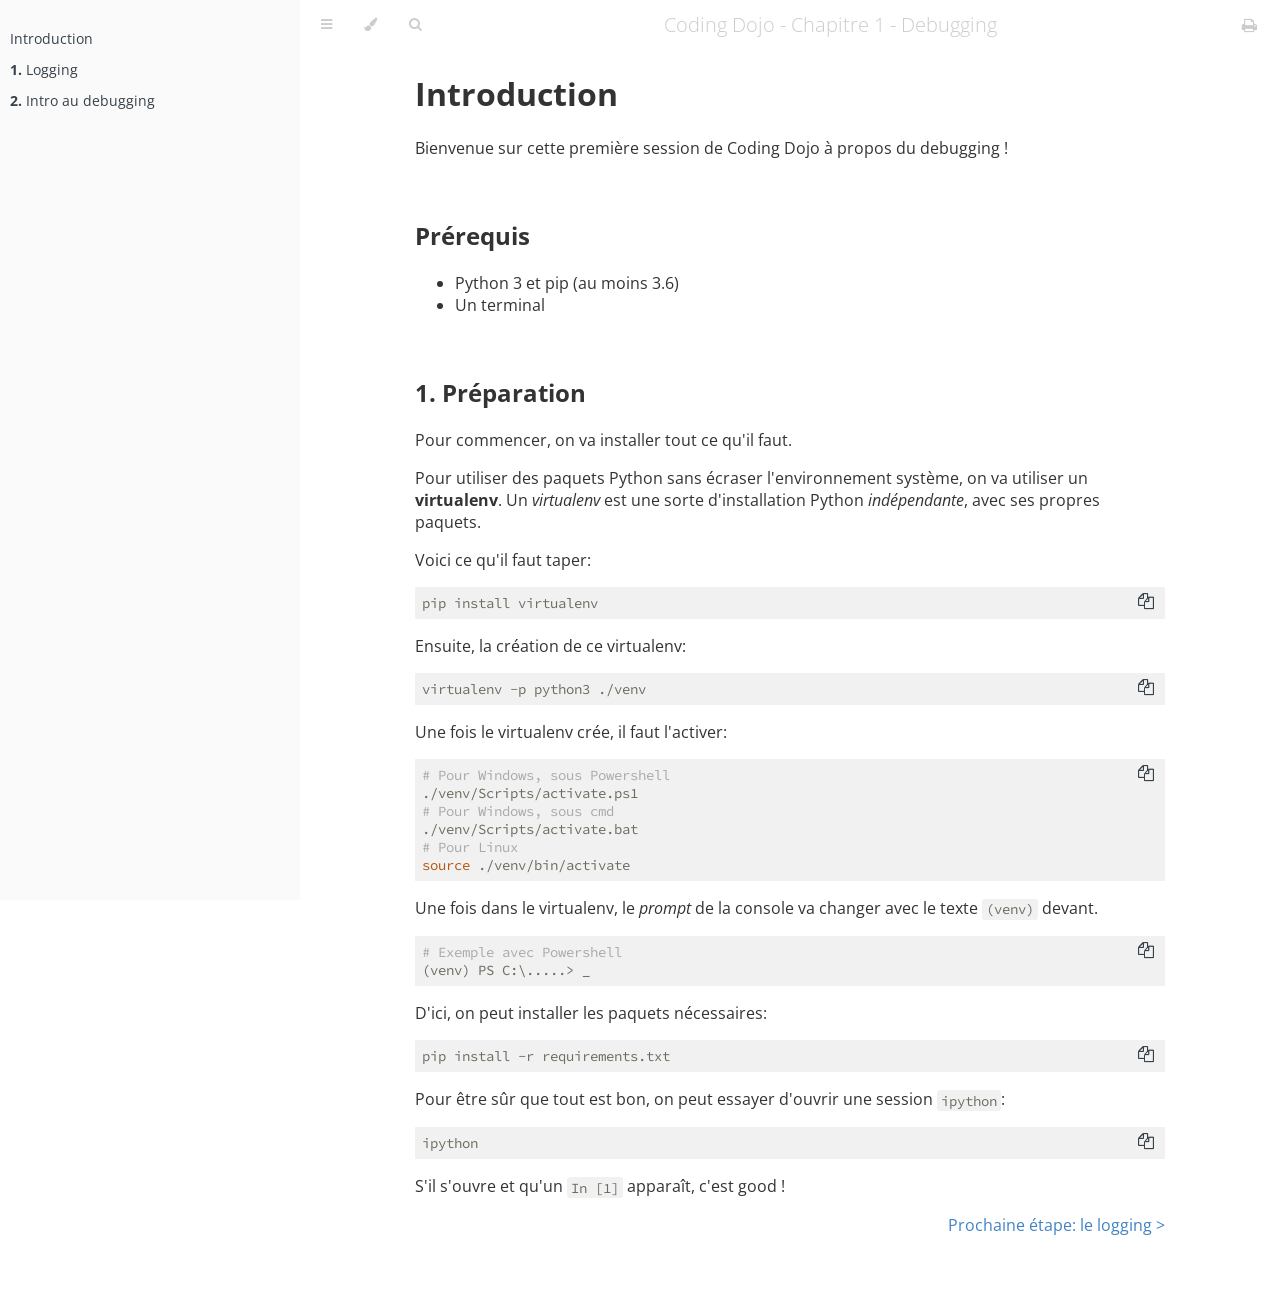
==== guide/index.html @ f7e0ebf0 "feat: init" ====
<!DOCTYPE HTML>
<html lang="en" class="sidebar-visible no-js">
    <head>
        <!-- Book generated using mdBook -->
        <meta charset="UTF-8">
        <title>Introduction - Coding Dojo - Chapitre 1 - Debugging</title>
        <meta content="text/html; charset=utf-8" http-equiv="Content-Type">
        <meta name="description" content="Debugging!">
        <meta name="viewport" content="width=device-width, initial-scale=1">
        <meta name="theme-color" content="#ffffff" />

        <link rel="shortcut icon" href="favicon.png">
        <link rel="stylesheet" href="css/variables.css">
        <link rel="stylesheet" href="css/general.css">
        <link rel="stylesheet" href="css/chrome.css">
        <link rel="stylesheet" href="css/print.css" media="print">

        <!-- Fonts -->
        <link rel="stylesheet" href="FontAwesome/css/font-awesome.css">
        <link href="https://fonts.googleapis.com/css?family=Open+Sans:300italic,400italic,600italic,700italic,800italic,400,300,600,700,800" rel="stylesheet" type="text/css">
        <link href="https://fonts.googleapis.com/css?family=Source+Code+Pro:500" rel="stylesheet" type="text/css">

        <!-- Highlight.js Stylesheets -->
        <link rel="stylesheet" href="highlight.css">
        <link rel="stylesheet" href="tomorrow-night.css">
        <link rel="stylesheet" href="ayu-highlight.css">

        <!-- Custom theme stylesheets -->
        

        
    </head>
    <body class="light">
        <!-- Provide site root to javascript -->
        <script type="text/javascript">var path_to_root = "";</script>

        <!-- Work around some values being stored in localStorage wrapped in quotes -->
        <script type="text/javascript">
            try {
                var theme = localStorage.getItem('mdbook-theme');
                var sidebar = localStorage.getItem('mdbook-sidebar');

                if (theme.startsWith('"') && theme.endsWith('"')) {
                    localStorage.setItem('mdbook-theme', theme.slice(1, theme.length - 1));
                }

                if (sidebar.startsWith('"') && sidebar.endsWith('"')) {
                    localStorage.setItem('mdbook-sidebar', sidebar.slice(1, sidebar.length - 1));
                }
            } catch (e) { }
        </script>

        <!-- Set the theme before any content is loaded, prevents flash -->
        <script type="text/javascript">
            var theme;
            try { theme = localStorage.getItem('mdbook-theme'); } catch(e) { } 
            if (theme === null || theme === undefined) { theme = 'light'; }
            document.body.className = theme;
            document.querySelector('html').className = theme + ' js';
        </script>

        <!-- Hide / unhide sidebar before it is displayed -->
        <script type="text/javascript">
            var html = document.querySelector('html');
            var sidebar = 'hidden';
            if (document.body.clientWidth >= 1080) {
                try { sidebar = localStorage.getItem('mdbook-sidebar'); } catch(e) { }
                sidebar = sidebar || 'visible';
            }
            html.classList.remove('sidebar-visible');
            html.classList.add("sidebar-" + sidebar);
        </script>

        <nav id="sidebar" class="sidebar" aria-label="Table of contents">
            <ol class="chapter"><li class="affix"><a href="0-INTRODUCTION.html">Introduction</a></li><li><a href="1-LOGGING.html"><strong aria-hidden="true">1.</strong> Logging</a></li><li><a href="2-DEBUGGING-INTRO.html"><strong aria-hidden="true">2.</strong> Intro au debugging</a></li></ol>
        </nav>

        <div id="page-wrapper" class="page-wrapper">

            <div class="page">
                
                <div id="menu-bar" class="menu-bar">
                    <div id="menu-bar-sticky-container">
                        <div class="left-buttons">
                            <button id="sidebar-toggle" class="icon-button" type="button" title="Toggle Table of Contents" aria-label="Toggle Table of Contents" aria-controls="sidebar">
                                <i class="fa fa-bars"></i>
                            </button>
                            <button id="theme-toggle" class="icon-button" type="button" title="Change theme" aria-label="Change theme" aria-haspopup="true" aria-expanded="false" aria-controls="theme-list">
                                <i class="fa fa-paint-brush"></i>
                            </button>
                            <ul id="theme-list" class="theme-popup" aria-label="Themes" role="menu">
                                <li role="none"><button role="menuitem" class="theme" id="light">Light <span class="default">(default)</span></button></li>
                                <li role="none"><button role="menuitem" class="theme" id="rust">Rust</button></li>
                                <li role="none"><button role="menuitem" class="theme" id="coal">Coal</button></li>
                                <li role="none"><button role="menuitem" class="theme" id="navy">Navy</button></li>
                                <li role="none"><button role="menuitem" class="theme" id="ayu">Ayu</button></li>
                            </ul>
                            
                            <button id="search-toggle" class="icon-button" type="button" title="Search. (Shortkey: s)" aria-label="Toggle Searchbar" aria-expanded="false" aria-keyshortcuts="S" aria-controls="searchbar">
                                <i class="fa fa-search"></i>
                            </button>
                            
                        </div>

                        <h1 class="menu-title">Coding Dojo - Chapitre 1 - Debugging</h1> 

                        <div class="right-buttons">
                            <a href="print.html" title="Print this book" aria-label="Print this book">
                                <i id="print-button" class="fa fa-print"></i>
                            </a>
                        </div>
                    </div>
                </div>

                
                <div id="search-wrapper" class="hidden">
                    <form id="searchbar-outer" class="searchbar-outer">
                        <input type="search" name="search" id="searchbar" name="searchbar" placeholder="Search this book ..." aria-controls="searchresults-outer" aria-describedby="searchresults-header">
                    </form>
                    <div id="searchresults-outer" class="searchresults-outer hidden">
                        <div id="searchresults-header" class="searchresults-header"></div>
                        <ul id="searchresults">
                        </ul>
                    </div>
                </div>
                

                <!-- Apply ARIA attributes after the sidebar and the sidebar toggle button are added to the DOM -->
                <script type="text/javascript">
                    document.getElementById('sidebar-toggle').setAttribute('aria-expanded', sidebar === 'visible');
                    document.getElementById('sidebar').setAttribute('aria-hidden', sidebar !== 'visible');
                    Array.from(document.querySelectorAll('#sidebar a')).forEach(function(link) {
                        link.setAttribute('tabIndex', sidebar === 'visible' ? 0 : -1);
                    });
                </script>

                <div id="content" class="content">
                    <main>
                        <a class="header" href="#introduction" id="introduction"><h1>Introduction</h1></a>
<p>Bienvenue sur cette première session de Coding Dojo à propos du debugging !</p>
<a class="header" href="#prérequis" id="prérequis"><h2>Prérequis</h2></a>
<ul>
<li>Python 3 et pip (au moins 3.6)</li>
<li>Un terminal</li>
</ul>
<a class="header" href="#a1-préparation" id="a1-préparation"><h2>1. Préparation</h2></a>
<p>Pour commencer, on va installer tout ce qu'il faut.</p>
<p>Pour utiliser des paquets Python sans écraser l'environnement système, on va utiliser un <strong>virtualenv</strong>.
Un <em>virtualenv</em> est une sorte d'installation Python <em>indépendante</em>, avec ses propres paquets.</p>
<p>Voici ce qu'il faut taper:</p>
<pre><code class="language-bash">pip install virtualenv
</code></pre>
<p>Ensuite, la création de ce virtualenv:</p>
<pre><code class="language-bash">virtualenv -p python3 ./venv
</code></pre>
<p>Une fois le virtualenv crée, il faut l'activer:</p>
<pre><code class="language-bash"># Pour Windows, sous Powershell
./venv/Scripts/activate.ps1
# Pour Windows, sous cmd
./venv/Scripts/activate.bat
# Pour Linux
source ./venv/bin/activate
</code></pre>
<p>Une fois dans le virtualenv, le <em>prompt</em> de la console va changer avec le texte <code>(venv)</code> devant.</p>
<pre><code class="language-bash"># Exemple avec Powershell
(venv) PS C:\.....&gt; _
</code></pre>
<p>D'ici, on peut installer les paquets nécessaires:</p>
<pre><code class="language-bash">pip install -r requirements.txt
</code></pre>
<p>Pour être sûr que tout est bon, on peut essayer d'ouvrir une session <code>ipython</code>:</p>
<pre><code class="language-bash">ipython
</code></pre>
<p>S'il s'ouvre et qu'un <code>In [1]</code> apparaît, c'est good !</p>
<div style="float: right">
    <a href="./1-LOGGING.html">Prochaine étape: le logging ></a>
</div>
                    </main>

                    <nav class="nav-wrapper" aria-label="Page navigation">
                        <!-- Mobile navigation buttons -->
                        

                        

                        <div style="clear: both"></div>
                    </nav>
                </div>
            </div>

            <nav class="nav-wide-wrapper" aria-label="Page navigation">
                

                
            </nav>

        </div>

        

        

        

        
        <script src="elasticlunr.min.js" type="text/javascript" charset="utf-8"></script>
        <script src="mark.min.js" type="text/javascript" charset="utf-8"></script>
        <script src="searcher.js" type="text/javascript" charset="utf-8"></script>
        

        <script src="clipboard.min.js" type="text/javascript" charset="utf-8"></script>
        <script src="highlight.js" type="text/javascript" charset="utf-8"></script>
        <script src="book.js" type="text/javascript" charset="utf-8"></script>

        <!-- Custom JS scripts -->
        

        

    </body>
</html>
---- guide/css/variables.css ----
/* Globals */

:root {
    --sidebar-width: 300px;
    --page-padding: 15px;
    --content-max-width: 750px;
}

/* Themes */

.ayu {
    --bg: hsl(210, 25%, 8%);
    --fg: #c5c5c5;

    --sidebar-bg: #14191f;
    --sidebar-fg: #c8c9db;
    --sidebar-non-existant: #5c6773;
    --sidebar-active: #ffb454;
    --sidebar-spacer: #2d334f;

    --scrollbar: var(--sidebar-fg);

    --icons: #737480;
    --icons-hover: #b7b9cc;

    --links: #0096cf;

    --inline-code-color: #ffb454;

    --theme-popup-bg: #14191f;
    --theme-popup-border: #5c6773;
    --theme-hover: #191f26;

    --quote-bg: hsl(226, 15%, 17%);
    --quote-border: hsl(226, 15%, 22%);

    --table-border-color: hsl(210, 25%, 13%);
    --table-header-bg: hsl(210, 25%, 28%);
    --table-alternate-bg: hsl(210, 25%, 11%);

    --searchbar-border-color: #848484;
    --searchbar-bg: #424242;
    --searchbar-fg: #fff;
    --searchbar-shadow-color: #d4c89f;
    --searchresults-header-fg: #666;
    --searchresults-border-color: #888;
    --searchresults-li-bg: #252932;
    --search-mark-bg: #e3b171;
}

.coal {
    --bg: hsl(200, 7%, 8%);
    --fg: #98a3ad;

    --sidebar-bg: #292c2f;
    --sidebar-fg: #a1adb8;
    --sidebar-non-existant: #505254;
    --sidebar-active: #3473ad;
    --sidebar-spacer: #393939;

    --scrollbar: var(--sidebar-fg);

    --icons: #43484d;
    --icons-hover: #b3c0cc;

    --links: #2b79a2;

    --inline-code-color: #c5c8c6;;

    --theme-popup-bg: #141617;
    --theme-popup-border: #43484d;
    --theme-hover: #1f2124;

    --quote-bg: hsl(234, 21%, 18%);
    --quote-border: hsl(234, 21%, 23%);

    --table-border-color: hsl(200, 7%, 13%);
    --table-header-bg: hsl(200, 7%, 28%);
    --table-alternate-bg: hsl(200, 7%, 11%);

    --searchbar-border-color: #aaa;
    --searchbar-bg: #b7b7b7;
    --searchbar-fg: #000;
    --searchbar-shadow-color: #aaa;
    --searchresults-header-fg: #666;
    --searchresults-border-color: #98a3ad;
    --searchresults-li-bg: #2b2b2f;
    --search-mark-bg: #355c7d;
}

.light {
    --bg: hsl(0, 0%, 100%);
    --fg: #333333;

    --sidebar-bg: #fafafa;
    --sidebar-fg: #364149;
    --sidebar-non-existant: #aaaaaa;
    --sidebar-active: #008cff;
    --sidebar-spacer: #f4f4f4;

    --scrollbar: #cccccc;

    --icons: #cccccc;
    --icons-hover: #333333;

    --links: #4183c4;

    --inline-code-color: #6e6b5e;

    --theme-popup-bg: #fafafa;
    --theme-popup-border: #cccccc;
    --theme-hover: #e6e6e6;

    --quote-bg: hsl(197, 37%, 96%);
    --quote-border: hsl(197, 37%, 91%);

    --table-border-color: hsl(0, 0%, 95%);
    --table-header-bg: hsl(0, 0%, 80%);
    --table-alternate-bg: hsl(0, 0%, 97%);

    --searchbar-border-color: #aaa;
    --searchbar-bg: #fafafa;
    --searchbar-fg: #000;
    --searchbar-shadow-color: #aaa;
    --searchresults-header-fg: #666;
    --searchresults-border-color: #888;
    --searchresults-li-bg: #e4f2fe;
    --search-mark-bg: #a2cff5;
}

.navy {
    --bg: hsl(226, 23%, 11%);
    --fg: #bcbdd0;

    --sidebar-bg: #282d3f;
    --sidebar-fg: #c8c9db;
    --sidebar-non-existant: #505274;
    --sidebar-active: #2b79a2;
    --sidebar-spacer: #2d334f;

    --scrollbar: var(--sidebar-fg);

    --icons: #737480;
    --icons-hover: #b7b9cc;

    --links: #2b79a2;

    --inline-code-color: #c5c8c6;;

    --theme-popup-bg: #161923;
    --theme-popup-border: #737480;
    --theme-hover: #282e40;

    --quote-bg: hsl(226, 15%, 17%);
    --quote-border: hsl(226, 15%, 22%);

    --table-border-color: hsl(226, 23%, 16%);
    --table-header-bg: hsl(226, 23%, 31%);
    --table-alternate-bg: hsl(226, 23%, 14%);

    --searchbar-border-color: #aaa;
    --searchbar-bg: #aeaec6;
    --searchbar-fg: #000;
    --searchbar-shadow-color: #aaa;
    --searchresults-header-fg: #5f5f71;
    --searchresults-border-color: #5c5c68;
    --searchresults-li-bg: #242430;
    --search-mark-bg: #a2cff5;
}

.rust {
    --bg: hsl(60, 9%, 87%);
    --fg: #262625;

    --sidebar-bg: #3b2e2a;
    --sidebar-fg: #c8c9db;
    --sidebar-non-existant: #505254;
    --sidebar-active: #e69f67;
    --sidebar-spacer: #45373a;

    --scrollbar: var(--sidebar-fg);

    --icons: #737480;
    --icons-hover: #262625;

    --links: #2b79a2;

    --inline-code-color: #6e6b5e;

    --theme-popup-bg: #e1e1db;
    --theme-popup-border: #b38f6b;
    --theme-hover: #99908a;

    --quote-bg: hsl(60, 5%, 75%);
    --quote-border: hsl(60, 5%, 70%);

    --table-border-color: hsl(60, 9%, 82%);
    --table-header-bg: #b3a497;
    --table-alternate-bg: hsl(60, 9%, 84%);

    --searchbar-border-color: #aaa;
    --searchbar-bg: #fafafa;
    --searchbar-fg: #000;
    --searchbar-shadow-color: #aaa;
    --searchresults-header-fg: #666;
    --searchresults-border-color: #888;
    --searchresults-li-bg: #dec2a2;
    --search-mark-bg: #e69f67;
}
---- guide/css/general.css ----
/* Base styles and content styles */

@import 'variables.css';

html {
    font-family: "Open Sans", sans-serif;
    color: var(--fg);
    background-color: var(--bg);
    text-size-adjust: none;
}

body {
    margin: 0;
    font-size: 1rem;
    overflow-x: hidden;
}

code {
    font-family: "Source Code Pro", Consolas, "Ubuntu Mono", Menlo, "DejaVu Sans Mono", monospace, monospace;
    font-size: 0.875em; /* please adjust the ace font size accordingly in editor.js */
}

.left { float: left; }
.right { float: right; }
.hidden { display: none; }
.play-button.hidden { display: none; }

h2, h3 { margin-top: 2.5em; }
h4, h5 { margin-top: 2em; }

.header + .header h3,
.header + .header h4,
.header + .header h5 { 
    margin-top: 1em;
}

a.header:target h1:before,
a.header:target h2:before,
a.header:target h3:before,
a.header:target h4:before {
    display: inline-block;
    content: "»";
    margin-left: -30px;
    width: 30px;
}

.page {
    outline: 0;
    padding: 0 var(--page-padding);
}
.page-wrapper {
    box-sizing: border-box;
}
.js .page-wrapper {
    transition: margin-left 0.3s ease, transform 0.3s ease; /* Animation: slide away */
}

.content {
    overflow-y: auto;
    padding: 0 15px;
    padding-bottom: 50px;
}
.content main {
    margin-left: auto;
    margin-right: auto;
    max-width: var(--content-max-width);
}
.content a { text-decoration: none; }
.content a:hover { text-decoration: underline; }
.content img { max-width: 100%; }
.content .header:link,
.content .header:visited {
    color: var(--fg);
}
.content .header:link,
.content .header:visited:hover {
    text-decoration: none;
}

table {
    margin: 0 auto;
    border-collapse: collapse;
}
table td {
    padding: 3px 20px;
    border: 1px var(--table-border-color) solid;
}
table thead {
    background: var(--table-header-bg);
}
table thead td {
    font-weight: 700;
    border: none;
}
table thead tr {
    border: 1px var(--table-header-bg) solid;
}
/* Alternate background colors for rows */
table tbody tr:nth-child(2n) {
    background: var(--table-alternate-bg);
}


blockquote {
    margin: 20px 0;
    padding: 0 20px;
    color: var(--fg);
    background-color: var(--quote-bg);
    border-top: .1em solid var(--quote-border);
    border-bottom: .1em solid var(--quote-border);
}


:not(.footnote-definition) + .footnote-definition,
.footnote-definition + :not(.footnote-definition) {
    margin-top: 2em;
}
.footnote-definition {
    font-size: 0.9em;
    margin: 0.5em 0;
}
.footnote-definition p {
    display: inline;
}

.tooltiptext {
    position: absolute;
    visibility: hidden;
    color: #fff;
    background-color: #333;
    transform: translateX(-50%); /* Center by moving tooltip 50% of its width left */
    left: -8px; /* Half of the width of the icon */
    top: -35px;
    font-size: 0.8em;
    text-align: center;
    border-radius: 6px;
    padding: 5px 8px;
    margin: 5px;
    z-index: 1000;
}
.tooltipped .tooltiptext {
    visibility: visible;
}
---- guide/css/chrome.css ----
/* CSS for UI elements (a.k.a. chrome) */

@import 'variables.css';

::-webkit-scrollbar {
    background: var(--bg);
}
::-webkit-scrollbar-thumb {
    background: var(--scrollbar);
}

#searchresults a,
.content a:link,
a:visited,
a > .hljs {
    color: var(--links);
}

/* Menu Bar */

#menu-bar {
    position: -webkit-sticky;
    position: sticky;
    top: 0;
    z-index: 101;
    margin: auto calc(0px - var(--page-padding));
}
#menu-bar > #menu-bar-sticky-container {
    display: flex;
    flex-wrap: wrap;
    background-color: var(--bg);
    border-bottom-color: var(--bg);
    border-bottom-width: 1px;
    border-bottom-style: solid;
}
.js #menu-bar > #menu-bar-sticky-container {
    transition: transform 0.3s;
}
#menu-bar.bordered > #menu-bar-sticky-container  {
    border-bottom-color: var(--table-border-color);
}
#menu-bar i, #menu-bar .icon-button {
    position: relative;
    padding: 0 8px;
    z-index: 10;
    line-height: 50px;
    cursor: pointer;
    transition: color 0.5s;
}
@media only screen and (max-width: 420px) {
    #menu-bar i, #menu-bar .icon-button {
        padding: 0 5px;
    }
}

.icon-button {
    border: none;
    background: none;
    padding: 0;
    color: inherit;
}
.icon-button i {
    margin: 0;
}

#print-button {
    margin: 0 15px;
}

html:not(.sidebar-visible) #menu-bar:not(:hover).folded > #menu-bar-sticky-container {
    transform: translateY(-60px);
}

.left-buttons {
    display: flex;
    margin: 0 5px;
}
.no-js .left-buttons { 
    display: none;
}

.menu-title {
    display: inline-block;
    font-weight: 200;
    font-size: 20px;
    line-height: 50px;
    text-align: center;
    margin: 0;
    flex: 1;
    white-space: nowrap;
    overflow: hidden;
    text-overflow: ellipsis;
}
.js .menu-title {
    cursor: pointer;
}

.menu-bar,
.menu-bar:visited,
.nav-chapters,
.nav-chapters:visited,
.mobile-nav-chapters,
.mobile-nav-chapters:visited,
.menu-bar .icon-button,
.menu-bar a i {
    color: var(--icons);
}

.menu-bar i:hover,
.menu-bar .icon-button:hover,
.nav-chapters:hover,
.mobile-nav-chapters i:hover {
    color: var(--icons-hover);
}

/* Nav Icons */

.nav-chapters {
    font-size: 2.5em;
    text-align: center;
    text-decoration: none;

    position: fixed;
    top: 50px; /* Height of menu-bar */
    bottom: 0;
    margin: 0;
    max-width: 150px;
    min-width: 90px;

    display: flex;
    justify-content: center;
    align-content: center;
    flex-direction: column;

    transition: color 0.5s;
}

.nav-chapters:hover { text-decoration: none; }

.nav-wrapper {
    margin-top: 50px;
    display: none;
}

.mobile-nav-chapters { 
    font-size: 2.5em;
    text-align: center;
    text-decoration: none;
    width: 90px;
    border-radius: 5px;
    background-color: var(--sidebar-bg);
}

.previous {
    float: left;
}

.next {
    float: right;
    right: var(--page-padding);
}

@media only screen and (max-width: 1080px) {
    .nav-wide-wrapper { display: none; }
    .nav-wrapper { display: block; }
}

@media only screen and (max-width: 1380px) {
    .sidebar-visible .nav-wide-wrapper { display: none; }
    .sidebar-visible .nav-wrapper { display: block; }
}

/* Inline code */

:not(pre) > .hljs {
    display: inline-block;
    vertical-align: middle;
    padding: 0.1em 0.3em;
    border-radius: 3px;
    color: var(--inline-code-color);
}

a:hover > .hljs {
    text-decoration: underline;
}

pre {
    position: relative;
}
pre > .buttons {
    position: absolute;
    z-index: 100;
    right: 5px;
    top: 5px;

    color: var(--sidebar-fg);
    cursor: pointer;
}
pre > .buttons :hover {
    color: var(--sidebar-active);
}
pre > .buttons i {
    margin-left: 8px;
}
pre > .buttons button {
    color: inherit;
    background: transparent;
    border: none;
    cursor: inherit;
}
pre > .result {
    margin-top: 10px;
}

/* Search */

#searchresults a {
    text-decoration: none;
}

mark {
    border-radius: 2px;
    padding: 0 3px 1px 3px;
    margin: 0 -3px -1px -3px;
    background-color: var(--search-mark-bg);
    transition: background-color 300ms linear;
    cursor: pointer;
}

mark.fade-out {
    background-color: rgba(0,0,0,0) !important;
    cursor: auto;
}

.searchbar-outer {
    margin-left: auto;
    margin-right: auto;
    max-width: var(--content-max-width);
}

#searchbar {
    width: 100%;
    margin: 5px auto 0px auto;
    padding: 10px 16px;
    transition: box-shadow 300ms ease-in-out;
    border: 1px solid var(--searchbar-border-color);
    border-radius: 3px;
    background-color: var(--searchbar-bg);
    color: var(--searchbar-fg);
}
#searchbar:focus,
#searchbar.active {
    box-shadow: 0 0 3px var(--searchbar-shadow-color);
}

.searchresults-header {
    font-weight: bold;
    font-size: 1em;
    padding: 18px 0 0 5px;
    color: var(--searchresults-header-fg);
}

.searchresults-outer {
    margin-left: auto;
    margin-right: auto;
    max-width: var(--content-max-width);
    border-bottom: 1px dashed var(--searchresults-border-color);
}

ul#searchresults {
    list-style: none;
    padding-left: 20px;
}
ul#searchresults li {
    margin: 10px 0px;
    padding: 2px;
    border-radius: 2px;
}
ul#searchresults li.focus {
    background-color: var(--searchresults-li-bg);
}
ul#searchresults span.teaser {
    display: block;
    clear: both;
    margin: 5px 0 0 20px;
    font-size: 0.8em;
}
ul#searchresults span.teaser em {
    font-weight: bold;
    font-style: normal;
}

/* Sidebar */

.sidebar {
    position: fixed;
    left: 0;
    top: 0;
    bottom: 0;
    width: var(--sidebar-width);
    overflow-y: auto;
    padding: 10px 10px;
    font-size: 0.875em;
    box-sizing: border-box;
    -webkit-overflow-scrolling: touch;
    overscroll-behavior-y: contain;
    background-color: var(--sidebar-bg);
    color: var(--sidebar-fg);
}
.js .sidebar {
    transition: transform 0.3s; /* Animation: slide away */
}
.sidebar code {
    line-height: 2em;
}
.sidebar-hidden .sidebar {
    transform: translateX(calc(0px - var(--sidebar-width)));
}
.sidebar::-webkit-scrollbar {
    background: var(--sidebar-bg);
}
.sidebar::-webkit-scrollbar-thumb {
    background: var(--scrollbar);
}

.sidebar-visible .page-wrapper {
    transform: translateX(var(--sidebar-width));
}
@media only screen and (min-width: 620px) {
    .sidebar-visible .page-wrapper {
        transform: none;
        margin-left: var(--sidebar-width);
    }
}

.chapter {
    list-style: none outside none;
    padding-left: 0;
    line-height: 2.2em;
}
.chapter li {
    color: var(--sidebar-non-existant);
}
.chapter li a {
    color: var(--sidebar-fg);
    display: block;
    padding: 0;
    text-decoration: none;
}
.chapter li a:hover { text-decoration: none }
.chapter li .active,
a:hover {
    /* Animate color change */
    color: var(--sidebar-active);
}

.spacer {
    width: 100%;
    height: 3px;
    margin: 5px 0px;
}
.chapter .spacer {
    background-color: var(--sidebar-spacer);
}

@media (-moz-touch-enabled: 1), (pointer: coarse) { 
    .chapter li a { padding: 5px 0; }
    .spacer { margin: 10px 0; }
}

.section {
    list-style: none outside none;
    padding-left: 20px;
    line-height: 1.9em;
}

/* Theme Menu Popup */

.theme-popup {
    position: absolute;
    left: 10px;
    top: 50px;
    z-index: 1000;
    border-radius: 4px;
    font-size: 0.7em;
    color: var(--fg);
    background: var(--theme-popup-bg);
    border: 1px solid var(--theme-popup-border);
    margin: 0;
    padding: 0;
    list-style: none;
    display: none;
}
.theme-popup .default {
    color: var(--icons);
}
.theme-popup .theme {
    width: 100%;
    border: 0;
    margin: 0;
    padding: 2px 10px;
    line-height: 25px;
    white-space: nowrap;
    text-align: left;
    cursor: pointer;
    color: inherit;
    background: inherit;
    font-size: inherit;
}
.theme-popup .theme:hover {
    background-color: var(--theme-hover);
}
.theme-popup .theme:hover:first-child,
.theme-popup .theme:hover:last-child {
    border-top-left-radius: inherit;
    border-top-right-radius: inherit;
}
---- guide/css/print.css ----
#sidebar,
#menu-bar,
.nav-chapters,
.mobile-nav-chapters {
    display: none;
}

#page-wrapper.page-wrapper {
    transform: none;
    margin-left: 0px;
    overflow-y: initial;
}

#content {
    max-width: none;
    margin: 0;
    padding: 0;
}

.page {
    overflow-y: initial;
}

code {
    background-color: #666666;
    border-radius: 5px;

    /* Force background to be printed in Chrome */
    -webkit-print-color-adjust: exact;
}

pre > .buttons {
    z-index: 2;
}

a, a:visited, a:active, a:hover {
    color: #4183c4;
    text-decoration: none;
}

h1, h2, h3, h4, h5, h6 {
    page-break-inside: avoid;
    page-break-after: avoid;
}

pre, code {
    page-break-inside: avoid;
    white-space: pre-wrap;
}

.fa {
    display: none !important;
}
---- guide/highlight.css ----
/* Base16 Atelier Dune Light - Theme */
/* by Bram de Haan (http://atelierbram.github.io/syntax-highlighting/atelier-schemes/dune) */
/* Original Base16 color scheme by Chris Kempson (https://github.com/chriskempson/base16) */

/* Atelier-Dune Comment */
.hljs-comment,
.hljs-quote {
  color: #AAA;
}

/* Atelier-Dune Red */
.hljs-variable,
.hljs-template-variable,
.hljs-attribute,
.hljs-tag,
.hljs-name,
.hljs-regexp,
.hljs-link,
.hljs-name,
.hljs-selector-id,
.hljs-selector-class {
  color: #d73737;
}

/* Atelier-Dune Orange */
.hljs-number,
.hljs-meta,
.hljs-built_in,
.hljs-builtin-name,
.hljs-literal,
.hljs-type,
.hljs-params {
  color: #b65611;
}

/* Atelier-Dune Green */
.hljs-string,
.hljs-symbol,
.hljs-bullet {
  color: #60ac39;
}

/* Atelier-Dune Blue */
.hljs-title,
.hljs-section {
  color: #6684e1;
}

/* Atelier-Dune Purple */
.hljs-keyword,
.hljs-selector-tag {
  color: #b854d4;
}

.hljs {
  display: block;
  overflow-x: auto;
  background: #f1f1f1;
  color: #6e6b5e;
  padding: 0.5em;
}

.hljs-emphasis {
  font-style: italic;
}

.hljs-strong {
  font-weight: bold;
}
---- guide/tomorrow-night.css ----
/* Tomorrow Night Theme */
/* http://jmblog.github.com/color-themes-for-google-code-highlightjs */
/* Original theme - https://github.com/chriskempson/tomorrow-theme */
/* http://jmblog.github.com/color-themes-for-google-code-highlightjs */

/* Tomorrow Comment */
.hljs-comment {
  color: #969896;
}

/* Tomorrow Red */
.hljs-variable,
.hljs-attribute,
.hljs-tag,
.hljs-regexp,
.ruby .hljs-constant,
.xml .hljs-tag .hljs-title,
.xml .hljs-pi,
.xml .hljs-doctype,
.html .hljs-doctype,
.css .hljs-id,
.css .hljs-class,
.css .hljs-pseudo {
  color: #cc6666;
}

/* Tomorrow Orange */
.hljs-number,
.hljs-preprocessor,
.hljs-pragma,
.hljs-built_in,
.hljs-literal,
.hljs-params,
.hljs-constant {
  color: #de935f;
}

/* Tomorrow Yellow */
.ruby .hljs-class .hljs-title,
.css .hljs-rule .hljs-attribute {
  color: #f0c674;
}

/* Tomorrow Green */
.hljs-string,
.hljs-value,
.hljs-inheritance,
.hljs-header,
.hljs-name,
.ruby .hljs-symbol,
.xml .hljs-cdata {
  color: #b5bd68;
}

/* Tomorrow Aqua */
.hljs-title,
.css .hljs-hexcolor {
  color: #8abeb7;
}

/* Tomorrow Blue */
.hljs-function,
.python .hljs-decorator,
.python .hljs-title,
.ruby .hljs-function .hljs-title,
.ruby .hljs-title .hljs-keyword,
.perl .hljs-sub,
.javascript .hljs-title,
.coffeescript .hljs-title {
  color: #81a2be;
}

/* Tomorrow Purple */
.hljs-keyword,
.javascript .hljs-function {
  color: #b294bb;
}

.hljs {
  display: block;
  overflow-x: auto;
  background: #1d1f21;
  color: #c5c8c6;
  padding: 0.5em;
  -webkit-text-size-adjust: none;
}

.coffeescript .javascript,
.javascript .xml,
.tex .hljs-formula,
.xml .javascript,
.xml .vbscript,
.xml .css,
.xml .hljs-cdata {
  opacity: 0.5;
}
---- guide/ayu-highlight.css ----
/*
Based off of the Ayu theme
Original by Dempfi (https://github.com/dempfi/ayu)
*/

.hljs {
  display: block;
  overflow-x: auto;
  background: #191f26;
  color: #e6e1cf;
  padding: 0.5em;
}

.hljs-comment,
.hljs-quote,
.hljs-meta {
  color: #5c6773;
  font-style: italic;
}

.hljs-variable,
.hljs-template-variable,
.hljs-attribute,
.hljs-attr,
.hljs-regexp,
.hljs-link,
.hljs-selector-id,
.hljs-selector-class {
  color: #ff7733;
}

.hljs-number,
.hljs-builtin-name,
.hljs-literal,
.hljs-type,
.hljs-params {
  color: #ffee99;
}

.hljs-string,
.hljs-bullet {
  color: #b8cc52;
}

.hljs-title,
.hljs-built_in,
.hljs-section {
  color: #ffb454;
}

.hljs-keyword,
.hljs-selector-tag,
.hljs-symbol {
  color: #ff7733;
}

.hljs-name {
    color: #36a3d9;
}

.hljs-tag {
    color: #00568d;
}

.hljs-emphasis {
  font-style: italic;
}

.hljs-strong {
  font-weight: bold;
}
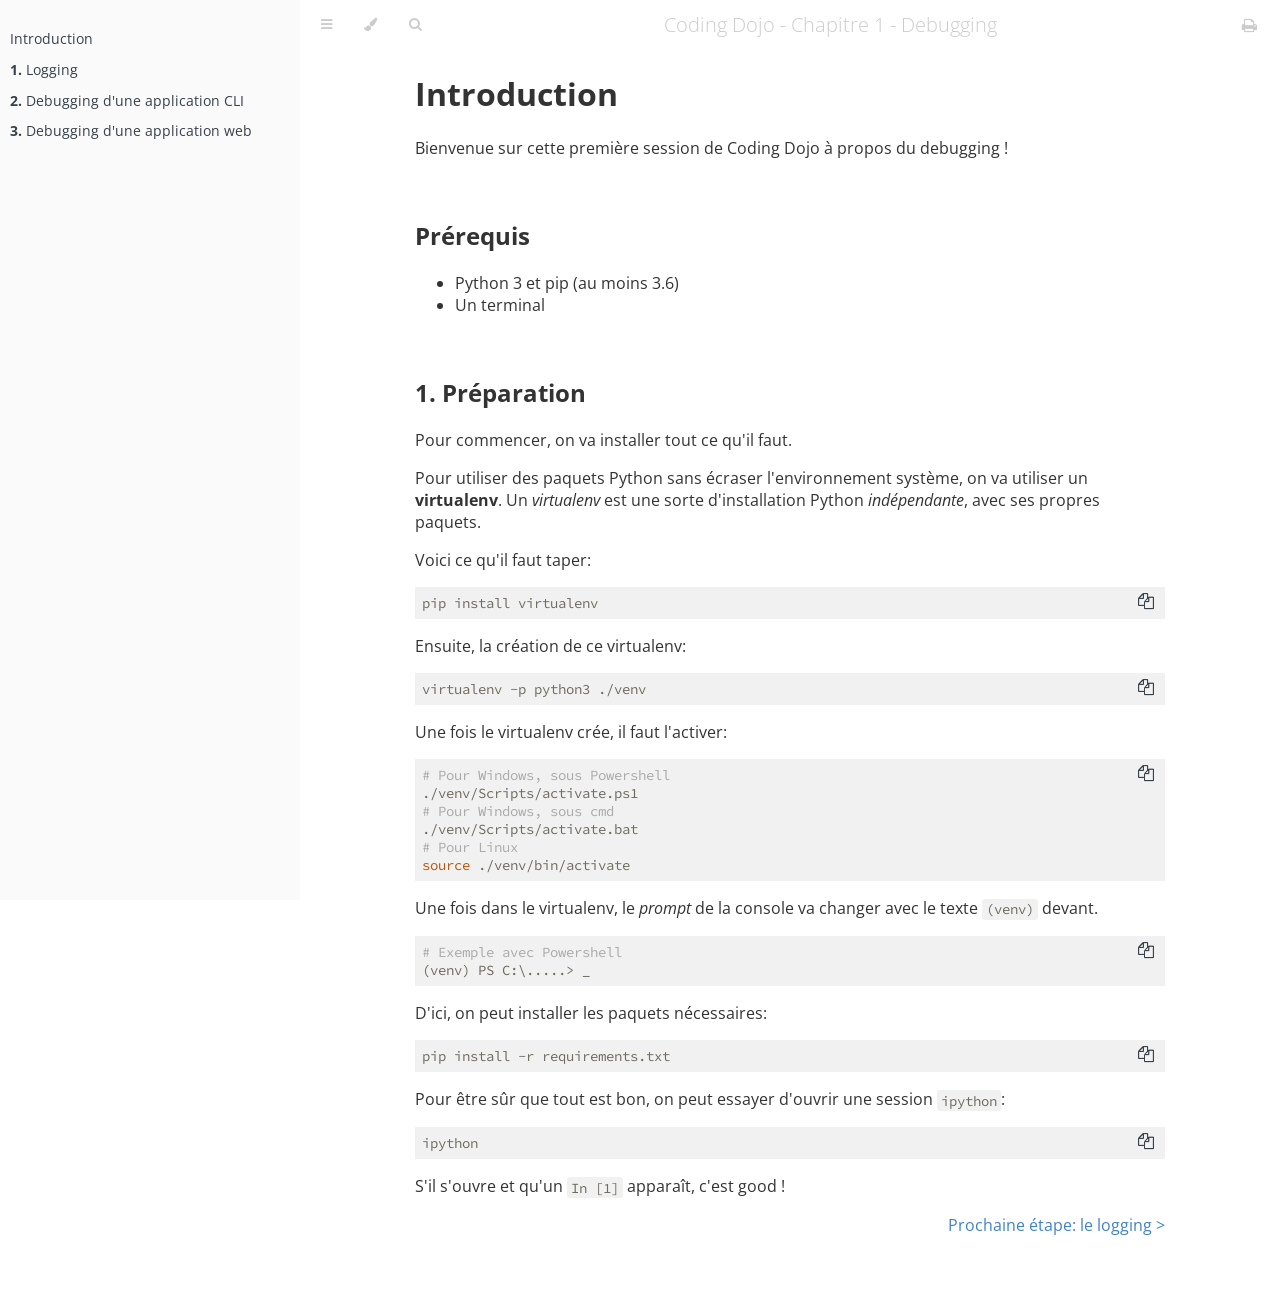
==== commit ebd6a0d6: "feat: debugging cli OK" ====
--- a/guide/index.html
+++ b/guide/index.html
@@ -72,7 +72,7 @@
         </script>
 
         <nav id="sidebar" class="sidebar" aria-label="Table of contents">
-            <ol class="chapter"><li class="affix"><a href="0-INTRODUCTION.html">Introduction</a></li><li><a href="1-LOGGING.html"><strong aria-hidden="true">1.</strong> Logging</a></li><li><a href="2-DEBUGGING-INTRO.html"><strong aria-hidden="true">2.</strong> Intro au debugging</a></li></ol>
+            <ol class="chapter"><li class="affix"><a href="0-INTRODUCTION.html">Introduction</a></li><li><a href="1-LOGGING.html"><strong aria-hidden="true">1.</strong> Logging</a></li><li><a href="2-DEBUGGING-CLI.html"><strong aria-hidden="true">2.</strong> Debugging d'une application CLI</a></li><li><a href="3-DEBUGGING-WEB.html"><strong aria-hidden="true">3.</strong> Debugging d'une application web</a></li></ol>
         </nav>
 
         <div id="page-wrapper" class="page-wrapper">
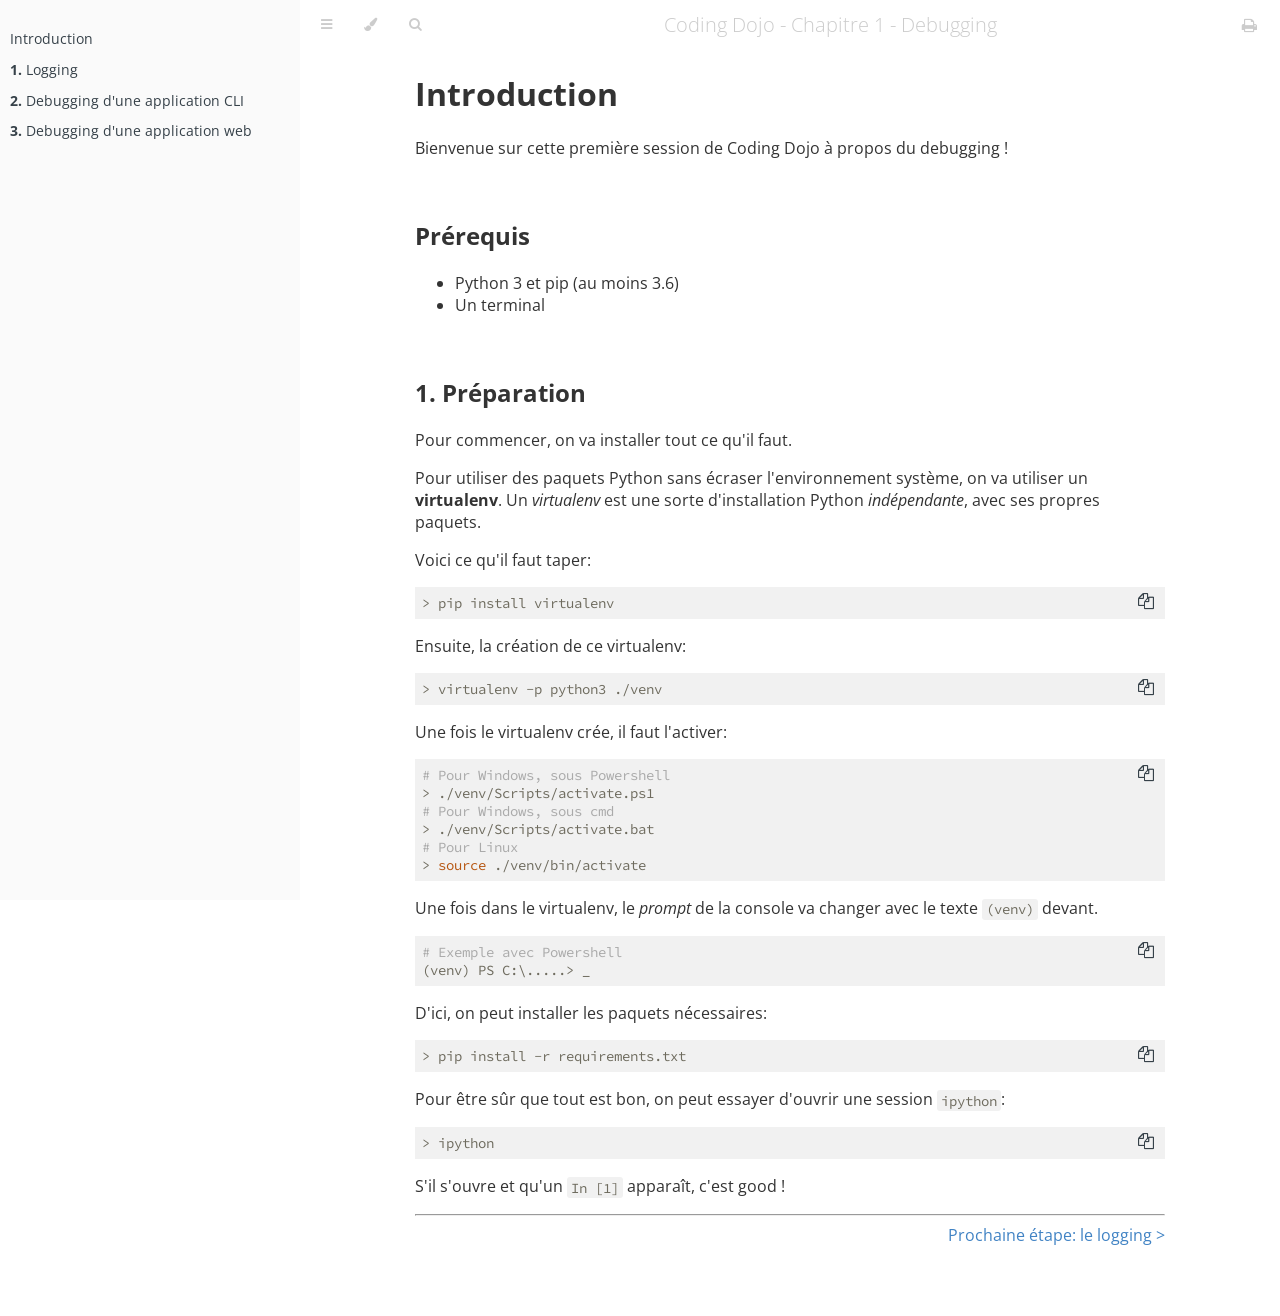
==== commit 74dd8db0: "feat: done" ====
--- a/guide/index.html
+++ b/guide/index.html
@@ -148,33 +148,35 @@
 <p>Pour utiliser des paquets Python sans écraser l'environnement système, on va utiliser un <strong>virtualenv</strong>.
 Un <em>virtualenv</em> est une sorte d'installation Python <em>indépendante</em>, avec ses propres paquets.</p>
 <p>Voici ce qu'il faut taper:</p>
-<pre><code class="language-bash">pip install virtualenv
+<pre><code class="language-bash">&gt; pip install virtualenv
 </code></pre>
 <p>Ensuite, la création de ce virtualenv:</p>
-<pre><code class="language-bash">virtualenv -p python3 ./venv
+<pre><code class="language-bash">&gt; virtualenv -p python3 ./venv
 </code></pre>
 <p>Une fois le virtualenv crée, il faut l'activer:</p>
 <pre><code class="language-bash"># Pour Windows, sous Powershell
-./venv/Scripts/activate.ps1
+&gt; ./venv/Scripts/activate.ps1
 # Pour Windows, sous cmd
-./venv/Scripts/activate.bat
+&gt; ./venv/Scripts/activate.bat
 # Pour Linux
-source ./venv/bin/activate
+&gt; source ./venv/bin/activate
 </code></pre>
 <p>Une fois dans le virtualenv, le <em>prompt</em> de la console va changer avec le texte <code>(venv)</code> devant.</p>
 <pre><code class="language-bash"># Exemple avec Powershell
 (venv) PS C:\.....&gt; _
 </code></pre>
 <p>D'ici, on peut installer les paquets nécessaires:</p>
-<pre><code class="language-bash">pip install -r requirements.txt
+<pre><code class="language-bash">&gt; pip install -r requirements.txt
 </code></pre>
 <p>Pour être sûr que tout est bon, on peut essayer d'ouvrir une session <code>ipython</code>:</p>
-<pre><code class="language-bash">ipython
+<pre><code class="language-bash">&gt; ipython
 </code></pre>
 <p>S'il s'ouvre et qu'un <code>In [1]</code> apparaît, c'est good !</p>
+<hr />
 <div style="float: right">
     <a href="./1-LOGGING.html">Prochaine étape: le logging ></a>
 </div>
+
                     </main>
 
                     <nav class="nav-wrapper" aria-label="Page navigation">
